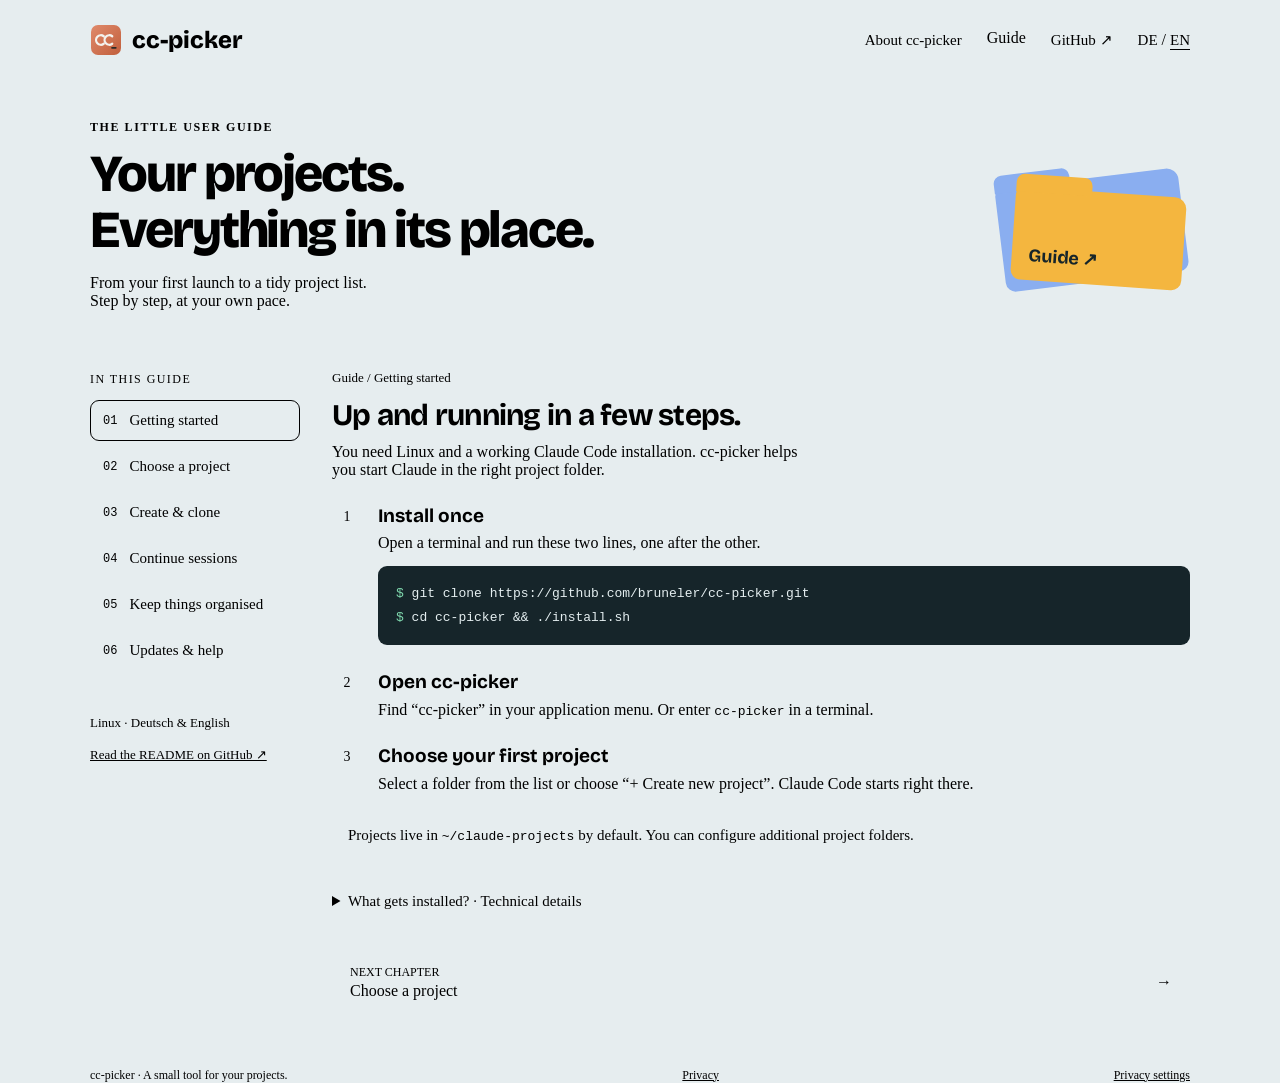
==== website/manual.en.html @ b87b5a37 "Add bilingual user guide in the website design" ====
<!doctype html>
<html lang="en"><head><meta charset="utf-8"><meta name="viewport" content="width=device-width,initial-scale=1">
<title>User guide · cc-picker</title><meta name="description" content="cc-picker step by step: installation, projects, sessions, templates, project management and updates.">
<link rel="canonical" href="https://cc-picker.brue.nu/manual.en.html"><link rel="alternate" hreflang="de" href="https://cc-picker.brue.nu/manual.html"><link rel="alternate" hreflang="en" href="https://cc-picker.brue.nu/manual.en.html">
<link rel="icon" href="assets/favicon.svg" type="image/svg+xml"><link rel="stylesheet" href="assets/fonts/fonts.css"><link rel="stylesheet" href="manual.css"><script src="manual.js" defer></script></head><body>
<div id="cc-manual"><a class="skip" href="#content">Skip to content</a>
<header><a class="brand" href="./"><img src="assets/favicon.svg" alt="">cc-picker</a><a href="./">About cc-picker</a><span class="here">Guide</span><a href="https://github.com/bruneler/cc-picker">GitHub ↗</a><nav aria-label="Language"><a data-language href="manual.html" lang="de" >DE</a> / <a data-language href="manual.en.html" lang="en" aria-current="page">EN</a></nav></header>
<div class="hero"><div><div class="eyebrow">THE LITTLE USER GUIDE</div><h1>Your projects.<br>Everything <span>in its place.</span></h1><p>From your first launch to a tidy project list.<br>Step by step, at your own pace.</p></div><div class="files" aria-hidden="true"><div class="file">Projects</div><div class="file front">Guide ↗</div></div></div>
<div class="layout"><aside><div class="nav-title">IN THIS GUIDE</div><nav class="chapters" aria-label="Chapters"><a href="#start"><span>01</span>Getting started</a><a href="#projects"><span>02</span>Choose a project</a><a href="#create"><span>03</span>Create & clone</a><a href="#sessions"><span>04</span>Continue sessions</a><a href="#organise"><span>05</span>Keep things organised</a><a href="#help"><span>06</span>Updates & help</a></nav><div class="aside-note">Linux · Deutsch &amp; English<br><br><a href="https://github.com/bruneler/cc-picker/blob/main/README.md">Read the README on GitHub ↗</a></div></aside>
<main id="content"><section class="page" id="start"><div class="crumb">Guide / Getting started</div><h2>Up and running in a few steps.</h2><p class="intro">You need Linux and a working Claude Code installation. cc-picker helps you start Claude in the right project folder.</p><div class="step"><span class="number">1</span><div><h3>Install once</h3><p>Open a terminal and run these two lines, one after the other.</p><pre class="command"><span class="prompt">$</span> git clone https://github.com/bruneler/cc-picker.git
<span class="prompt">$</span> cd cc-picker &amp;&amp; ./install.sh</pre></div></div><div class="step"><span class="number">2</span><div><h3>Open cc-picker</h3><p>Find “cc-picker” in your application menu. Or enter <code>cc-picker</code> in a terminal.</p></div></div><div class="step"><span class="number">3</span><div><h3>Choose your first project</h3><p>Select a folder from the list or choose “+ Create new project”. Claude Code starts right there.</p></div></div><div class="hint">Projects live in <code>~/claude-projects</code> by default. You can configure additional project folders.</div><details><summary>What gets installed? · Technical details</summary><p>The launcher, application menu entry and icon are installed in your user directory. Missing extra programs are installed only after your confirmation. Without a dialog tool, the terminal menu is available.</p></details></section><section class="page" id="projects"><div class="crumb">Guide / Choose a project</div><h2>The right project. Within reach.</h2><p class="intro">Recently used projects appear near the top. Pinned favourites stay first.</p><div class="step"><span class="number">1</span><div><h3>Choose and start</h3><p>In the window, select a project and click “Start”. In the terminal menu, enter its number.</p></div></div><div class="step"><span class="number">2</span><div><h3>Narrow down the list</h3><p>In the terminal, type part of the name. The window offers a search entry once you have eight projects.</p></div></div><div class="step"><span class="number">3</span><div><h3>Return to your last project</h3><p>This short command opens the most recently used project:</p><pre class="command"><span class="prompt">$</span> cc-picker -</pre></div></div><details><summary>Direct launch and search tools · Technical details</summary><p><code>cc-picker NAME</code> accepts a unique name prefix. If <code>fzf</code> is installed, it handles terminal search. Use <code>CC_PICKER_FZF=0</code> for the regular menu.</p></details></section><section class="page" id="create"><div class="crumb">Guide / Create & clone</div><h2>A good idea needs a folder.</h2><p class="intro">Start empty, use a template, or download a project that already exists online.</p><div class="step"><span class="number">1</span><div><h3>Choose “Create new project”</h3><p>Give your project a name. An existing project folder will not be overwritten.</p></div></div><div class="step"><span class="number">2</span><div><h3>Start fresh or download</h3><p>Enter a Git address to clone a repository. Leave the field empty for a new project.</p></div></div><div class="step"><span class="number">3</span><div><h3>Choose a template if you like</h3><p>The included standard template provides a file for project instructions to Claude and a Git ignore file. You can also choose an empty folder.</p></div></div><details><summary>Your own templates · Technical details</summary><p>Templates live in <code>~/.config/cc-picker/templates/</code>. The <code>{{PROJECT_NAME}}</code> placeholder is replaced with the project name. Templates also run <code>git init</code>. For GitHub clones, <code>user/repo</code> is enough.</p></details></section><section class="page" id="sessions"><div class="crumb">Guide / Continue sessions</div><h2>Pick up where you left off.</h2><p class="intro">If Claude Code has saved earlier sessions for your project, cc-picker offers three choices.</p><div class="step"><span class="number">1</span><div><h3>Start fresh</h3><p>Open a new conversation in the same project folder.</p></div></div><div class="step"><span class="number">2</span><div><h3>Continue the last session</h3><p>Pick up your most recent conversation.</p></div></div><div class="step"><span class="number">3</span><div><h3>Choose an earlier session</h3><p>Open Claude Code’s session picker to resume an older conversation.</p></div></div><details><summary>Choose from the command line · Technical details</summary><p>Use <code>-n</code> for new, <code>-c</code> to continue, or <code>-r</code> to choose a session. For example: <code>cc-picker -c my-project</code>. Set a default with <code>CC_PICKER_SESSION</code>.</p></details></section><section class="page" id="organise"><div class="crumb">Guide / Keep things organised</div><h2>Less clutter. More clarity.</h2><p class="intro">Use “Manage projects” to keep your list tidy without losing your work.</p><div class="step"><span class="number">1</span><div><h3>Pin what matters</h3><p>Favourites appear above recently used projects. You can also open projects directly in your editor or file manager.</p></div></div><div class="step"><span class="number">2</span><div><h3>Archive finished projects</h3><p>Archived folders leave the regular list. They remain on disk and can be restored later.</p></div></div><div class="hint">Renaming a project changes its folder path. Claude Code cannot resume the old sessions under the new name in the same way.</div><details><summary>Several project folders · Technical details</summary><p>In <code>~/.config/cc-picker/config</code>, set something like <code>CC_PICKER_BASE=~/claude-projects:~/code</code>. New projects go in the first folder. Each folder has its own <code>.archive/</code>.</p></details></section><section class="page" id="help"><div class="crumb">Guide / Updates & help</div><h2>Stay current. Keep going.</h2><p class="intro">One command installs the latest published release. Your settings and project list are kept.</p><pre class="command"><span class="prompt">$</span> cc-picker --update</pre><details><summary>No window appears</summary><p>The graphical picker needs zenity, kdialog or yad. Without one of these, cc-picker uses the terminal menu. Open it directly with <code>cc-picker --shell-mode</code>.</p></details><details><summary>My project is missing</summary><p>Check that its folder is inside a configured project directory. Hidden folders are not shown. Restore archived projects through project management.</p></details><details><summary>I want to report a bug</summary><p>Include the output of <code>cc-picker --version</code>, your Linux distribution and the steps leading to the problem. Report security vulnerabilities privately using the <a href="https://github.com/bruneler/cc-picker/blob/main/SECURITY.md">channel in SECURITY.md</a>.</p></details><div class="hint">cc-picker chooses the working folder. Claude Code’s own permissions determine which other files it can read or change.</div></section><a class="next" href="#projects" hidden><span><small>NEXT CHAPTER</small><span data-next-title>Choose a project</span></span><span aria-hidden="true">→</span></a></main></div>
<footer><span>cc-picker · A small tool for your projects.</span><a href="privacy.html">Privacy</a><a href="./#privacy-settings">Privacy settings</a></footer></div></body></html>
---- website/assets/fonts/fonts.css ----
/* Self-hosted fonts for the cc-picker website (latin + latin-ext only).
   Bricolage Grotesque, Atkinson Hyperlegible, IBM Plex Mono –
   all under the SIL Open Font License 1.1, see OFL.txt. */

/* Atkinson Hyperlegible – latin-ext */
@font-face {
  font-family: 'Atkinson Hyperlegible';
  font-style: italic;
  font-weight: 400;
  font-display: swap;
  src: url(atkinson-hyperlegible-italic-400-latin-ext.woff2) format('woff2');
  unicode-range: U+0100-02BA, U+02BD-02C5, U+02C7-02CC, U+02CE-02D7, U+02DD-02FF, U+0304, U+0308, U+0329, U+1D00-1DBF, U+1E00-1E9F, U+1EF2-1EFF, U+2020, U+20A0-20AB, U+20AD-20C0, U+2113, U+2C60-2C7F, U+A720-A7FF;
}

/* Atkinson Hyperlegible – latin */
@font-face {
  font-family: 'Atkinson Hyperlegible';
  font-style: italic;
  font-weight: 400;
  font-display: swap;
  src: url(atkinson-hyperlegible-italic-400-latin.woff2) format('woff2');
  unicode-range: U+0000-00FF, U+0131, U+0152-0153, U+02BB-02BC, U+02C6, U+02DA, U+02DC, U+0304, U+0308, U+0329, U+2000-206F, U+20AC, U+2122, U+2191, U+2193, U+2212, U+2215, U+FEFF, U+FFFD;
}

/* Atkinson Hyperlegible – latin-ext */
@font-face {
  font-family: 'Atkinson Hyperlegible';
  font-style: normal;
  font-weight: 400;
  font-display: swap;
  src: url(atkinson-hyperlegible-normal-400-latin-ext.woff2) format('woff2');
  unicode-range: U+0100-02BA, U+02BD-02C5, U+02C7-02CC, U+02CE-02D7, U+02DD-02FF, U+0304, U+0308, U+0329, U+1D00-1DBF, U+1E00-1E9F, U+1EF2-1EFF, U+2020, U+20A0-20AB, U+20AD-20C0, U+2113, U+2C60-2C7F, U+A720-A7FF;
}

/* Atkinson Hyperlegible – latin */
@font-face {
  font-family: 'Atkinson Hyperlegible';
  font-style: normal;
  font-weight: 400;
  font-display: swap;
  src: url(atkinson-hyperlegible-normal-400-latin.woff2) format('woff2');
  unicode-range: U+0000-00FF, U+0131, U+0152-0153, U+02BB-02BC, U+02C6, U+02DA, U+02DC, U+0304, U+0308, U+0329, U+2000-206F, U+20AC, U+2122, U+2191, U+2193, U+2212, U+2215, U+FEFF, U+FFFD;
}

/* Atkinson Hyperlegible – latin-ext */
@font-face {
  font-family: 'Atkinson Hyperlegible';
  font-style: normal;
  font-weight: 700;
  font-display: swap;
  src: url(atkinson-hyperlegible-normal-700-latin-ext.woff2) format('woff2');
  unicode-range: U+0100-02BA, U+02BD-02C5, U+02C7-02CC, U+02CE-02D7, U+02DD-02FF, U+0304, U+0308, U+0329, U+1D00-1DBF, U+1E00-1E9F, U+1EF2-1EFF, U+2020, U+20A0-20AB, U+20AD-20C0, U+2113, U+2C60-2C7F, U+A720-A7FF;
}

/* Atkinson Hyperlegible – latin */
@font-face {
  font-family: 'Atkinson Hyperlegible';
  font-style: normal;
  font-weight: 700;
  font-display: swap;
  src: url(atkinson-hyperlegible-normal-700-latin.woff2) format('woff2');
  unicode-range: U+0000-00FF, U+0131, U+0152-0153, U+02BB-02BC, U+02C6, U+02DA, U+02DC, U+0304, U+0308, U+0329, U+2000-206F, U+20AC, U+2122, U+2191, U+2193, U+2212, U+2215, U+FEFF, U+FFFD;
}

/* Bricolage Grotesque – latin-ext */
@font-face {
  font-family: 'Bricolage Grotesque';
  font-style: normal;
  font-weight: 500;
  font-stretch: 100%;
  font-display: swap;
  src: url(bricolage-grotesque-variable-latin-ext.woff2) format('woff2');
  unicode-range: U+0100-02BA, U+02BD-02C5, U+02C7-02CC, U+02CE-02D7, U+02DD-02FF, U+0304, U+0308, U+0329, U+1D00-1DBF, U+1E00-1E9F, U+1EF2-1EFF, U+2020, U+20A0-20AB, U+20AD-20C0, U+2113, U+2C60-2C7F, U+A720-A7FF;
}

/* Bricolage Grotesque – latin */
@font-face {
  font-family: 'Bricolage Grotesque';
  font-style: normal;
  font-weight: 500;
  font-stretch: 100%;
  font-display: swap;
  src: url(bricolage-grotesque-variable-latin.woff2) format('woff2');
  unicode-range: U+0000-00FF, U+0131, U+0152-0153, U+02BB-02BC, U+02C6, U+02DA, U+02DC, U+0304, U+0308, U+0329, U+2000-206F, U+20AC, U+2122, U+2191, U+2193, U+2212, U+2215, U+FEFF, U+FFFD;
}

/* Bricolage Grotesque – latin-ext */
@font-face {
  font-family: 'Bricolage Grotesque';
  font-style: normal;
  font-weight: 700;
  font-stretch: 100%;
  font-display: swap;
  src: url(bricolage-grotesque-variable-latin-ext.woff2) format('woff2');
  unicode-range: U+0100-02BA, U+02BD-02C5, U+02C7-02CC, U+02CE-02D7, U+02DD-02FF, U+0304, U+0308, U+0329, U+1D00-1DBF, U+1E00-1E9F, U+1EF2-1EFF, U+2020, U+20A0-20AB, U+20AD-20C0, U+2113, U+2C60-2C7F, U+A720-A7FF;
}

/* Bricolage Grotesque – latin */
@font-face {
  font-family: 'Bricolage Grotesque';
  font-style: normal;
  font-weight: 700;
  font-stretch: 100%;
  font-display: swap;
  src: url(bricolage-grotesque-variable-latin.woff2) format('woff2');
  unicode-range: U+0000-00FF, U+0131, U+0152-0153, U+02BB-02BC, U+02C6, U+02DA, U+02DC, U+0304, U+0308, U+0329, U+2000-206F, U+20AC, U+2122, U+2191, U+2193, U+2212, U+2215, U+FEFF, U+FFFD;
}

/* Bricolage Grotesque – latin-ext */
@font-face {
  font-family: 'Bricolage Grotesque';
  font-style: normal;
  font-weight: 800;
  font-stretch: 100%;
  font-display: swap;
  src: url(bricolage-grotesque-variable-latin-ext.woff2) format('woff2');
  unicode-range: U+0100-02BA, U+02BD-02C5, U+02C7-02CC, U+02CE-02D7, U+02DD-02FF, U+0304, U+0308, U+0329, U+1D00-1DBF, U+1E00-1E9F, U+1EF2-1EFF, U+2020, U+20A0-20AB, U+20AD-20C0, U+2113, U+2C60-2C7F, U+A720-A7FF;
}

/* Bricolage Grotesque – latin */
@font-face {
  font-family: 'Bricolage Grotesque';
  font-style: normal;
  font-weight: 800;
  font-stretch: 100%;
  font-display: swap;
  src: url(bricolage-grotesque-variable-latin.woff2) format('woff2');
  unicode-range: U+0000-00FF, U+0131, U+0152-0153, U+02BB-02BC, U+02C6, U+02DA, U+02DC, U+0304, U+0308, U+0329, U+2000-206F, U+20AC, U+2122, U+2191, U+2193, U+2212, U+2215, U+FEFF, U+FFFD;
}

/* IBM Plex Mono – latin-ext */
@font-face {
  font-family: 'IBM Plex Mono';
  font-style: normal;
  font-weight: 400;
  font-display: swap;
  src: url(ibm-plex-mono-normal-400-latin-ext.woff2) format('woff2');
  unicode-range: U+0100-02BA, U+02BD-02C5, U+02C7-02CC, U+02CE-02D7, U+02DD-02FF, U+0304, U+0308, U+0329, U+1D00-1DBF, U+1E00-1E9F, U+1EF2-1EFF, U+2020, U+20A0-20AB, U+20AD-20C0, U+2113, U+2C60-2C7F, U+A720-A7FF;
}

/* IBM Plex Mono – latin */
@font-face {
  font-family: 'IBM Plex Mono';
  font-style: normal;
  font-weight: 400;
  font-display: swap;
  src: url(ibm-plex-mono-normal-400-latin.woff2) format('woff2');
  unicode-range: U+0000-00FF, U+0131, U+0152-0153, U+02BB-02BC, U+02C6, U+02DA, U+02DC, U+0304, U+0308, U+0329, U+2000-206F, U+20AC, U+2122, U+2191, U+2193, U+2212, U+2215, U+FEFF, U+FFFD;
}

/* IBM Plex Mono – latin-ext */
@font-face {
  font-family: 'IBM Plex Mono';
  font-style: normal;
  font-weight: 500;
  font-display: swap;
  src: url(ibm-plex-mono-normal-500-latin-ext.woff2) format('woff2');
  unicode-range: U+0100-02BA, U+02BD-02C5, U+02C7-02CC, U+02CE-02D7, U+02DD-02FF, U+0304, U+0308, U+0329, U+1D00-1DBF, U+1E00-1E9F, U+1EF2-1EFF, U+2020, U+20A0-20AB, U+20AD-20C0, U+2113, U+2C60-2C7F, U+A720-A7FF;
}

/* IBM Plex Mono – latin */
@font-face {
  font-family: 'IBM Plex Mono';
  font-style: normal;
  font-weight: 500;
  font-display: swap;
  src: url(ibm-plex-mono-normal-500-latin.woff2) format('woff2');
  unicode-range: U+0000-00FF, U+0131, U+0152-0153, U+02BB-02BC, U+02C6, U+02DA, U+02DC, U+0304, U+0308, U+0329, U+2000-206F, U+20AC, U+2122, U+2191, U+2193, U+2212, U+2215, U+FEFF, U+FFFD;
}
---- website/manual.css ----
700&family=Bricolage+Grotesque:wght@500;700;800&display=swap');
#cc-manual { --paper:light-dark(#e6edef,#0f171a);--sheet:light-dark(#f8fbfb,#162226);--ink:light-dark(#16252a,#e4eef0);--quiet:light-dark(#4d6066,#a9bbc0);--line:light-dark(#c6d4d7,#32464d);--rust:light-dark(#a94322,#f08a64);--yellow:light-dark(#f4b63f,#d9a23a);color:var(--ink);background:var(--paper);font:17px/1.55 'Atkinson Hyperlegible',sans-serif;padding:0 34px 28px;border-radius:16px;overflow-wrap:anywhere; }
#cc-manual *{box-sizing:border-box}#cc-manual button,#cc-manual a{font:inherit}#cc-manual button{cursor:pointer}#cc-manual header{display:flex;align-items:center;gap:25px;flex-wrap:wrap;padding:24px 0;border-bottom:1px solid var(--line)}#cc-manual .brand{font:800 24px 'Bricolage Grotesque',sans-serif;display:flex;align-items:center;gap:10px;margin-right:auto}#cc-manual .brand i{color:var(--rust)}#cc-manual header a{color:var(--quiet);text-decoration:none;font-size:15px}#cc-manual header .here{color:var(--ink);border-bottom:2px solid var(--rust);padding-bottom:5px}#cc-manual .edition{border:1px solid var(--line);border-radius:20px;padding:3px 10px;color:var(--quiet);font-size:13px}#cc-manual .hero{padding:40px 0 32px;display:grid;grid-template-columns:1fr 190px;gap:22px;align-items:center}#cc-manual .eyebrow{color:var(--rust);font-size:12px;font-weight:700;letter-spacing:.13em;margin-bottom:12px}#cc-manual h1{font:800 clamp(32px,4.7vw,52px)/1.07 'Bricolage Grotesque',sans-serif;letter-spacing:-.04em;margin:0 0 16px}#cc-manual h1 span{background:linear-gradient(transparent 68%,var(--yellow) 68% 93%,transparent 93%)}#cc-manual .hero p{margin:0;color:var(--quiet);max-width:51ch}#cc-manual .files{position:relative;height:134px;margin-right:6px}#cc-manual .file{position:absolute;inset:30px 0 0;border-radius:8px 12px 10px 10px;background:#8aaef0;transform:rotate(-7deg);padding:30px 17px 14px;color:#16252a;font:700 18px 'Bricolage Grotesque',sans-serif}#cc-manual .file:before{content:'';position:absolute;top:-13px;left:0;width:76px;height:18px;background:inherit;border-radius:8px 8px 0 0}#cc-manual .file.front{background:#f4b63f;transform:rotate(4deg);inset:44px 0 -3px 13px;display:flex;justify-content:space-between;align-items:end}#cc-manual .layout{display:grid;grid-template-columns:210px minmax(0,1fr);gap:32px;border-top:1px solid var(--line);padding-top:28px}#cc-manual .nav-title{font-size:12px;letter-spacing:.12em;color:var(--quiet);margin:2px 0 13px}#cc-manual .chapters{display:grid;gap:5px}#cc-manual .chapters button{display:flex;gap:12px;align-items:center;text-align:left;padding:11px 12px;border:1px solid transparent;border-radius:9px;background:transparent;color:var(--quiet);font-size:15px}#cc-manual .chapters button span{font-size:12px;opacity:.8;font-family:monospace}#cc-manual .chapters button[aria-current='page']{background:var(--sheet);border-color:var(--line);color:var(--ink);box-shadow:3px 3px 0 var(--line)}#cc-manual .chapters button:hover{color:var(--rust)}#cc-manual .aside-note{font-size:13px;color:var(--quiet);margin-top:27px;padding-top:17px;border-top:1px solid var(--line)}#cc-manual .aside-note a{color:var(--rust)}#cc-manual article{min-width:0}#cc-manual .crumb{font-size:13px;color:var(--quiet);margin-bottom:12px}#cc-manual h2{font:700 30px/1.15 'Bricolage Grotesque',sans-serif;letter-spacing:-.025em;margin:0 0 10px}#cc-manual .intro{color:var(--quiet);margin:0 0 23px;max-width:59ch}#cc-manual .step{display:grid;grid-template-columns:32px minmax(0,1fr);gap:14px;margin:24px 0}#cc-manual .number{border:1px solid var(--line);background:var(--sheet);border-radius:50%;width:30px;height:30px;text-align:center;line-height:28px;font-size:14px}#cc-manual h3{font:700 19px/1.3 'Bricolage Grotesque',sans-serif;margin:1px 0 6px}#cc-manual .step p{margin:0;font-size:16px}#cc-manual .command{background:light-dark(#16252a,#081114);color:#e4eef0;padding:16px 18px;border-radius:9px;font:13px/1.8 ui-monospace,monospace;white-space:pre-wrap;overflow-wrap:anywhere;margin:14px 0 0}#cc-manual .command .prompt{color:#7fd8ae}#cc-manual .hint{border-left:3px solid var(--yellow);padding:10px 16px;margin:20px 0;background:var(--sheet);font-size:15px}#cc-manual details{border-top:1px solid var(--line);border-bottom:1px solid var(--line);padding:14px 0;margin:25px 0}#cc-manual summary{cursor:pointer;color:var(--rust);font-size:15px}#cc-manual details p{font-size:15px;color:var(--quiet)}#cc-manual code{font:13px ui-monospace,monospace;overflow-wrap:anywhere;color:inherit}#cc-manual .next{display:flex;align-items:center;justify-content:space-between;gap:10px;width:100%;background:var(--sheet);color:var(--ink);border:1px solid var(--line);border-radius:10px;padding:16px 18px;text-align:left}#cc-manual .next small{display:block;color:var(--quiet);font-size:12px;margin-bottom:2px}#cc-manual footer{display:flex;justify-content:space-between;gap:15px;flex-wrap:wrap;margin-top:35px;padding-top:17px;border-top:1px solid var(--line);font-size:12px;color:var(--quiet)}#cc-manual footer a{color:var(--quiet)}#cc-manual[data-density='compact'] .step{margin:14px 0}#cc-manual[data-density='compact'] .hero{padding-block:25px}#cc-manual button:focus-visible,#cc-manual a:focus-visible,#cc-manual summary:focus-visible{outline:3px solid var(--rust);outline-offset:4px}#cc-manual .page[hidden]{display:none}
@media(max-width:650px){#cc-manual{padding:0 18px 20px}#cc-manual .hero{grid-template-columns:1fr;padding-top:28px}#cc-manual .files{display:none}#cc-manual .layout{grid-template-columns:1fr;gap:24px}#cc-manual .chapters{grid-template-columns:1fr 1fr}#cc-manual .aside-note{display:none}#cc-manual header{gap:16px}#cc-manual .edition{display:none}#cc-manual .brand{width:100%}#cc-manual h2{font-size:26px}}

:root { color-scheme: light dark; background: light-dark(#e6edef,#0f171a); } body { margin:0; } #cc-manual { max-width:1100px; margin:auto; border-radius:0; } #cc-manual .brand img { width:32px; height:32px; } #cc-manual .chapters a { display:flex; gap:12px; align-items:center; text-align:left; padding:11px 12px; border:1px solid transparent; border-radius:9px; color:var(--quiet); font-size:15px; text-decoration:none; } #cc-manual .chapters a span { font:12px monospace; } #cc-manual .chapters a[aria-current="page"] { background:var(--sheet); border-color:var(--line); color:var(--ink); box-shadow:3px 3px 0 var(--line); } #cc-manual .chapters a:hover { color:var(--rust); } #cc-manual .next { text-decoration:none; } #cc-manual .page { scroll-margin-top:20px; } #cc-manual .skip { position:absolute; left:-10000px; } #cc-manual .skip:focus { position:static; display:block; padding:12px; }
#cc-manual main { min-width:0; }
#cc-manual .next[hidden] { display:none; }
#cc-manual header .brand { color:var(--ink); font:800 24px 'Bricolage Grotesque',sans-serif; }
#cc-manual header [aria-current="page"] { color:var(--ink); text-decoration:underline; text-underline-offset:4px; }
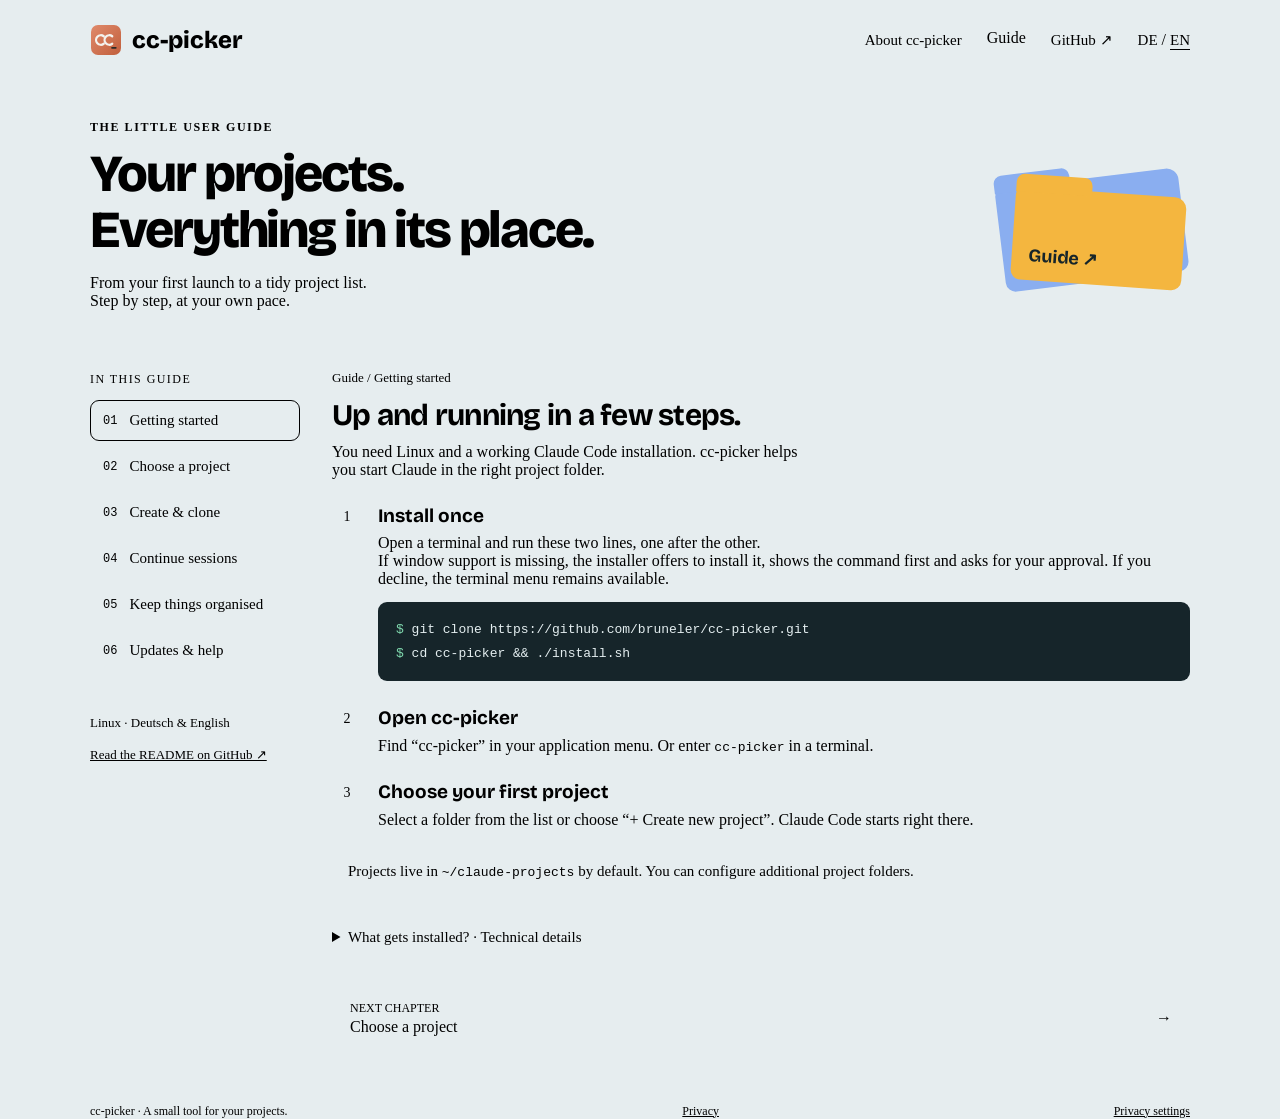
==== commit 02236b11: "docs: explain installer prompt for missing GUI support" ====
--- a/website/manual.en.html
+++ b/website/manual.en.html
@@ -7,6 +7,6 @@
 <header><a class="brand" href="./"><img src="assets/favicon.svg" alt="">cc-picker</a><a href="./">About cc-picker</a><span class="here">Guide</span><a href="https://github.com/bruneler/cc-picker">GitHub ↗</a><nav aria-label="Language"><a data-language href="manual.html" lang="de" >DE</a> / <a data-language href="manual.en.html" lang="en" aria-current="page">EN</a></nav></header>
 <div class="hero"><div><div class="eyebrow">THE LITTLE USER GUIDE</div><h1>Your projects.<br>Everything <span>in its place.</span></h1><p>From your first launch to a tidy project list.<br>Step by step, at your own pace.</p></div><div class="files" aria-hidden="true"><div class="file">Projects</div><div class="file front">Guide ↗</div></div></div>
 <div class="layout"><aside><div class="nav-title">IN THIS GUIDE</div><nav class="chapters" aria-label="Chapters"><a href="#start"><span>01</span>Getting started</a><a href="#projects"><span>02</span>Choose a project</a><a href="#create"><span>03</span>Create & clone</a><a href="#sessions"><span>04</span>Continue sessions</a><a href="#organise"><span>05</span>Keep things organised</a><a href="#help"><span>06</span>Updates & help</a></nav><div class="aside-note">Linux · Deutsch &amp; English<br><br><a href="https://github.com/bruneler/cc-picker/blob/main/README.md">Read the README on GitHub ↗</a></div></aside>
-<main id="content"><section class="page" id="start"><div class="crumb">Guide / Getting started</div><h2>Up and running in a few steps.</h2><p class="intro">You need Linux and a working Claude Code installation. cc-picker helps you start Claude in the right project folder.</p><div class="step"><span class="number">1</span><div><h3>Install once</h3><p>Open a terminal and run these two lines, one after the other.</p><pre class="command"><span class="prompt">$</span> git clone https://github.com/bruneler/cc-picker.git
-<span class="prompt">$</span> cd cc-picker &amp;&amp; ./install.sh</pre></div></div><div class="step"><span class="number">2</span><div><h3>Open cc-picker</h3><p>Find “cc-picker” in your application menu. Or enter <code>cc-picker</code> in a terminal.</p></div></div><div class="step"><span class="number">3</span><div><h3>Choose your first project</h3><p>Select a folder from the list or choose “+ Create new project”. Claude Code starts right there.</p></div></div><div class="hint">Projects live in <code>~/claude-projects</code> by default. You can configure additional project folders.</div><details><summary>What gets installed? · Technical details</summary><p>The launcher, application menu entry and icon are installed in your user directory. Missing extra programs are installed only after your confirmation. Without a dialog tool, the terminal menu is available.</p></details></section><section class="page" id="projects"><div class="crumb">Guide / Choose a project</div><h2>The right project. Within reach.</h2><p class="intro">Recently used projects appear near the top. Pinned favourites stay first.</p><div class="step"><span class="number">1</span><div><h3>Choose and start</h3><p>In the window, select a project and click “Start”. In the terminal menu, enter its number.</p></div></div><div class="step"><span class="number">2</span><div><h3>Narrow down the list</h3><p>In the terminal, type part of the name. The window offers a search entry once you have eight projects.</p></div></div><div class="step"><span class="number">3</span><div><h3>Return to your last project</h3><p>This short command opens the most recently used project:</p><pre class="command"><span class="prompt">$</span> cc-picker -</pre></div></div><details><summary>Direct launch and search tools · Technical details</summary><p><code>cc-picker NAME</code> accepts a unique name prefix. If <code>fzf</code> is installed, it handles terminal search. Use <code>CC_PICKER_FZF=0</code> for the regular menu.</p></details></section><section class="page" id="create"><div class="crumb">Guide / Create & clone</div><h2>A good idea needs a folder.</h2><p class="intro">Start empty, use a template, or download a project that already exists online.</p><div class="step"><span class="number">1</span><div><h3>Choose “Create new project”</h3><p>Give your project a name. An existing project folder will not be overwritten.</p></div></div><div class="step"><span class="number">2</span><div><h3>Start fresh or download</h3><p>Enter a Git address to clone a repository. Leave the field empty for a new project.</p></div></div><div class="step"><span class="number">3</span><div><h3>Choose a template if you like</h3><p>The included standard template provides a file for project instructions to Claude and a Git ignore file. You can also choose an empty folder.</p></div></div><details><summary>Your own templates · Technical details</summary><p>Templates live in <code>~/.config/cc-picker/templates/</code>. The <code>{{PROJECT_NAME}}</code> placeholder is replaced with the project name. Templates also run <code>git init</code>. For GitHub clones, <code>user/repo</code> is enough.</p></details></section><section class="page" id="sessions"><div class="crumb">Guide / Continue sessions</div><h2>Pick up where you left off.</h2><p class="intro">If Claude Code has saved earlier sessions for your project, cc-picker offers three choices.</p><div class="step"><span class="number">1</span><div><h3>Start fresh</h3><p>Open a new conversation in the same project folder.</p></div></div><div class="step"><span class="number">2</span><div><h3>Continue the last session</h3><p>Pick up your most recent conversation.</p></div></div><div class="step"><span class="number">3</span><div><h3>Choose an earlier session</h3><p>Open Claude Code’s session picker to resume an older conversation.</p></div></div><details><summary>Choose from the command line · Technical details</summary><p>Use <code>-n</code> for new, <code>-c</code> to continue, or <code>-r</code> to choose a session. For example: <code>cc-picker -c my-project</code>. Set a default with <code>CC_PICKER_SESSION</code>.</p></details></section><section class="page" id="organise"><div class="crumb">Guide / Keep things organised</div><h2>Less clutter. More clarity.</h2><p class="intro">Use “Manage projects” to keep your list tidy without losing your work.</p><div class="step"><span class="number">1</span><div><h3>Pin what matters</h3><p>Favourites appear above recently used projects. You can also open projects directly in your editor or file manager.</p></div></div><div class="step"><span class="number">2</span><div><h3>Archive finished projects</h3><p>Archived folders leave the regular list. They remain on disk and can be restored later.</p></div></div><div class="hint">Renaming a project changes its folder path. Claude Code cannot resume the old sessions under the new name in the same way.</div><details><summary>Several project folders · Technical details</summary><p>In <code>~/.config/cc-picker/config</code>, set something like <code>CC_PICKER_BASE=~/claude-projects:~/code</code>. New projects go in the first folder. Each folder has its own <code>.archive/</code>.</p></details></section><section class="page" id="help"><div class="crumb">Guide / Updates & help</div><h2>Stay current. Keep going.</h2><p class="intro">One command installs the latest published release. Your settings and project list are kept.</p><pre class="command"><span class="prompt">$</span> cc-picker --update</pre><details><summary>No window appears</summary><p>The graphical picker needs zenity, kdialog or yad. Without one of these, cc-picker uses the terminal menu. Open it directly with <code>cc-picker --shell-mode</code>.</p></details><details><summary>My project is missing</summary><p>Check that its folder is inside a configured project directory. Hidden folders are not shown. Restore archived projects through project management.</p></details><details><summary>I want to report a bug</summary><p>Include the output of <code>cc-picker --version</code>, your Linux distribution and the steps leading to the problem. Report security vulnerabilities privately using the <a href="https://github.com/bruneler/cc-picker/blob/main/SECURITY.md">channel in SECURITY.md</a>.</p></details><div class="hint">cc-picker chooses the working folder. Claude Code’s own permissions determine which other files it can read or change.</div></section><a class="next" href="#projects" hidden><span><small>NEXT CHAPTER</small><span data-next-title>Choose a project</span></span><span aria-hidden="true">→</span></a></main></div>
+<main id="content"><section class="page" id="start"><div class="crumb">Guide / Getting started</div><h2>Up and running in a few steps.</h2><p class="intro">You need Linux and a working Claude Code installation. cc-picker helps you start Claude in the right project folder.</p><div class="step"><span class="number">1</span><div><h3>Install once</h3><p>Open a terminal and run these two lines, one after the other.</p><p>If window support is missing, the installer offers to install it, shows the command first and asks for your approval. If you decline, the terminal menu remains available.</p><pre class="command"><span class="prompt">$</span> git clone https://github.com/bruneler/cc-picker.git
+<span class="prompt">$</span> cd cc-picker &amp;&amp; ./install.sh</pre></div></div><div class="step"><span class="number">2</span><div><h3>Open cc-picker</h3><p>Find “cc-picker” in your application menu. Or enter <code>cc-picker</code> in a terminal.</p></div></div><div class="step"><span class="number">3</span><div><h3>Choose your first project</h3><p>Select a folder from the list or choose “+ Create new project”. Claude Code starts right there.</p></div></div><div class="hint">Projects live in <code>~/claude-projects</code> by default. You can configure additional project folders.</div><details><summary>What gets installed? · Technical details</summary><p>The launcher, application menu entry and icon are installed in your user directory. If no dialog tool is found, the installer offers kdialog on KDE or zenity elsewhere. It displays the exact command and runs it only after your approval. If installation is declined or fails, the terminal menu remains available. Without an interactive terminal or with <code>CC_PICKER_NO_DEPS=1</code>, it does not prompt. An unknown package manager results in manual installation guidance.</p></details></section><section class="page" id="projects"><div class="crumb">Guide / Choose a project</div><h2>The right project. Within reach.</h2><p class="intro">Recently used projects appear near the top. Pinned favourites stay first.</p><div class="step"><span class="number">1</span><div><h3>Choose and start</h3><p>In the window, select a project and click “Start”. In the terminal menu, enter its number.</p></div></div><div class="step"><span class="number">2</span><div><h3>Narrow down the list</h3><p>In the terminal, type part of the name. The window offers a search entry once you have eight projects.</p></div></div><div class="step"><span class="number">3</span><div><h3>Return to your last project</h3><p>This short command opens the most recently used project:</p><pre class="command"><span class="prompt">$</span> cc-picker -</pre></div></div><details><summary>Direct launch and search tools · Technical details</summary><p><code>cc-picker NAME</code> accepts a unique name prefix. If <code>fzf</code> is installed, it handles terminal search. Use <code>CC_PICKER_FZF=0</code> for the regular menu.</p></details></section><section class="page" id="create"><div class="crumb">Guide / Create & clone</div><h2>A good idea needs a folder.</h2><p class="intro">Start empty, use a template, or download a project that already exists online.</p><div class="step"><span class="number">1</span><div><h3>Choose “Create new project”</h3><p>Give your project a name. An existing project folder will not be overwritten.</p></div></div><div class="step"><span class="number">2</span><div><h3>Start fresh or download</h3><p>Enter a Git address to clone a repository. Leave the field empty for a new project.</p></div></div><div class="step"><span class="number">3</span><div><h3>Choose a template if you like</h3><p>The included standard template provides a file for project instructions to Claude and a Git ignore file. You can also choose an empty folder.</p></div></div><details><summary>Your own templates · Technical details</summary><p>Templates live in <code>~/.config/cc-picker/templates/</code>. The <code>{{PROJECT_NAME}}</code> placeholder is replaced with the project name. Templates also run <code>git init</code>. For GitHub clones, <code>user/repo</code> is enough.</p></details></section><section class="page" id="sessions"><div class="crumb">Guide / Continue sessions</div><h2>Pick up where you left off.</h2><p class="intro">If Claude Code has saved earlier sessions for your project, cc-picker offers three choices.</p><div class="step"><span class="number">1</span><div><h3>Start fresh</h3><p>Open a new conversation in the same project folder.</p></div></div><div class="step"><span class="number">2</span><div><h3>Continue the last session</h3><p>Pick up your most recent conversation.</p></div></div><div class="step"><span class="number">3</span><div><h3>Choose an earlier session</h3><p>Open Claude Code’s session picker to resume an older conversation.</p></div></div><details><summary>Choose from the command line · Technical details</summary><p>Use <code>-n</code> for new, <code>-c</code> to continue, or <code>-r</code> to choose a session. For example: <code>cc-picker -c my-project</code>. Set a default with <code>CC_PICKER_SESSION</code>.</p></details></section><section class="page" id="organise"><div class="crumb">Guide / Keep things organised</div><h2>Less clutter. More clarity.</h2><p class="intro">Use “Manage projects” to keep your list tidy without losing your work.</p><div class="step"><span class="number">1</span><div><h3>Pin what matters</h3><p>Favourites appear above recently used projects. You can also open projects directly in your editor or file manager.</p></div></div><div class="step"><span class="number">2</span><div><h3>Archive finished projects</h3><p>Archived folders leave the regular list. They remain on disk and can be restored later.</p></div></div><div class="hint">Renaming a project changes its folder path. Claude Code cannot resume the old sessions under the new name in the same way.</div><details><summary>Several project folders · Technical details</summary><p>In <code>~/.config/cc-picker/config</code>, set something like <code>CC_PICKER_BASE=~/claude-projects:~/code</code>. New projects go in the first folder. Each folder has its own <code>.archive/</code>.</p></details></section><section class="page" id="help"><div class="crumb">Guide / Updates & help</div><h2>Stay current. Keep going.</h2><p class="intro">One command installs the latest published release. Your settings and project list are kept.</p><pre class="command"><span class="prompt">$</span> cc-picker --update</pre><details><summary>No window appears</summary><p>The graphical picker needs zenity, kdialog or yad. If none is installed, the installer offers kdialog on KDE or zenity elsewhere. It shows the command and asks for your approval. You can run <code>./install.sh</code> again from the downloaded cc-picker folder. If you decline or installation fails, cc-picker uses the terminal menu. Normal launches do not ask again. Open it directly with <code>cc-picker --shell-mode</code>.</p></details><details><summary>My project is missing</summary><p>Check that its folder is inside a configured project directory. Hidden folders are not shown. Restore archived projects through project management.</p></details><details><summary>I want to report a bug</summary><p>Include the output of <code>cc-picker --version</code>, your Linux distribution and the steps leading to the problem. Report security vulnerabilities privately using the <a href="https://github.com/bruneler/cc-picker/blob/main/SECURITY.md">channel in SECURITY.md</a>.</p></details><div class="hint">cc-picker chooses the working folder. Claude Code’s own permissions determine which other files it can read or change.</div></section><a class="next" href="#projects" hidden><span><small>NEXT CHAPTER</small><span data-next-title>Choose a project</span></span><span aria-hidden="true">→</span></a></main></div>
 <footer><span>cc-picker · A small tool for your projects.</span><a href="privacy.html">Privacy</a><a href="./#privacy-settings">Privacy settings</a></footer></div></body></html>
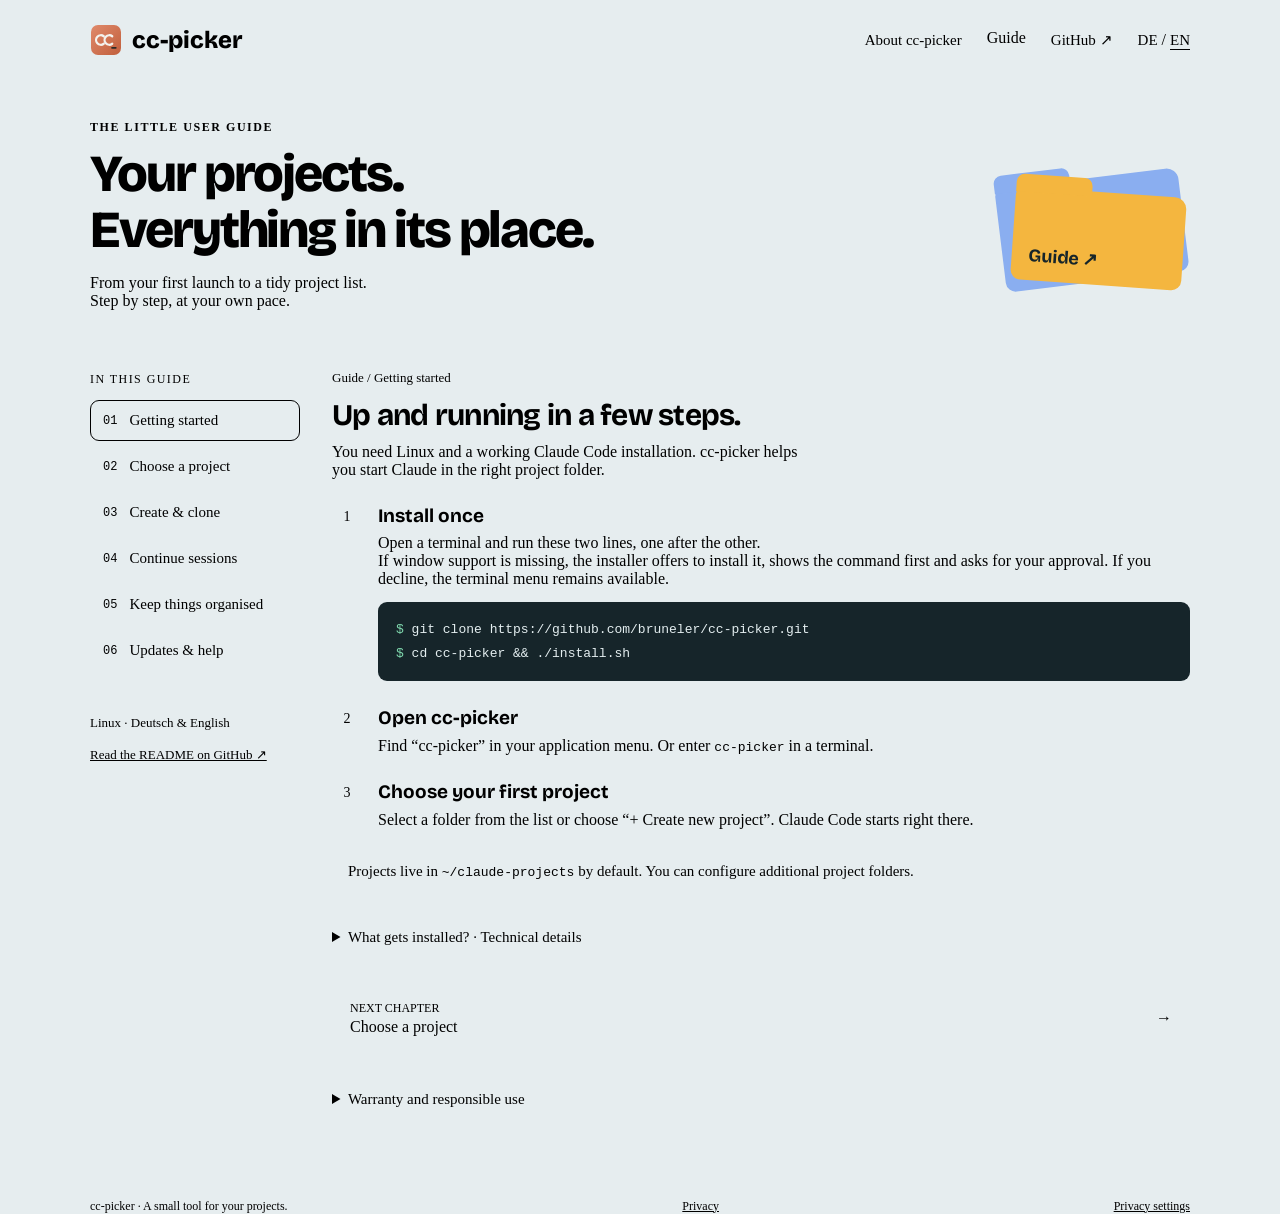
==== commit fa40b8c8: "Prepare v0.3.2 public release and warranty guidance" ====
--- a/website/manual.en.html
+++ b/website/manual.en.html
@@ -8,5 +8,5 @@
 <div class="hero"><div><div class="eyebrow">THE LITTLE USER GUIDE</div><h1>Your projects.<br>Everything <span>in its place.</span></h1><p>From your first launch to a tidy project list.<br>Step by step, at your own pace.</p></div><div class="files" aria-hidden="true"><div class="file">Projects</div><div class="file front">Guide ↗</div></div></div>
 <div class="layout"><aside><div class="nav-title">IN THIS GUIDE</div><nav class="chapters" aria-label="Chapters"><a href="#start"><span>01</span>Getting started</a><a href="#projects"><span>02</span>Choose a project</a><a href="#create"><span>03</span>Create & clone</a><a href="#sessions"><span>04</span>Continue sessions</a><a href="#organise"><span>05</span>Keep things organised</a><a href="#help"><span>06</span>Updates & help</a></nav><div class="aside-note">Linux · Deutsch &amp; English<br><br><a href="https://github.com/bruneler/cc-picker/blob/main/README.md">Read the README on GitHub ↗</a></div></aside>
 <main id="content"><section class="page" id="start"><div class="crumb">Guide / Getting started</div><h2>Up and running in a few steps.</h2><p class="intro">You need Linux and a working Claude Code installation. cc-picker helps you start Claude in the right project folder.</p><div class="step"><span class="number">1</span><div><h3>Install once</h3><p>Open a terminal and run these two lines, one after the other.</p><p>If window support is missing, the installer offers to install it, shows the command first and asks for your approval. If you decline, the terminal menu remains available.</p><pre class="command"><span class="prompt">$</span> git clone https://github.com/bruneler/cc-picker.git
-<span class="prompt">$</span> cd cc-picker &amp;&amp; ./install.sh</pre></div></div><div class="step"><span class="number">2</span><div><h3>Open cc-picker</h3><p>Find “cc-picker” in your application menu. Or enter <code>cc-picker</code> in a terminal.</p></div></div><div class="step"><span class="number">3</span><div><h3>Choose your first project</h3><p>Select a folder from the list or choose “+ Create new project”. Claude Code starts right there.</p></div></div><div class="hint">Projects live in <code>~/claude-projects</code> by default. You can configure additional project folders.</div><details><summary>What gets installed? · Technical details</summary><p>The launcher, application menu entry and icon are installed in your user directory. If no dialog tool is found, the installer offers kdialog on KDE or zenity elsewhere. It displays the exact command and runs it only after your approval. If installation is declined or fails, the terminal menu remains available. Without an interactive terminal or with <code>CC_PICKER_NO_DEPS=1</code>, it does not prompt. An unknown package manager results in manual installation guidance.</p></details></section><section class="page" id="projects"><div class="crumb">Guide / Choose a project</div><h2>The right project. Within reach.</h2><p class="intro">Recently used projects appear near the top. Pinned favourites stay first.</p><div class="step"><span class="number">1</span><div><h3>Choose and start</h3><p>In the window, select a project and click “Start”. In the terminal menu, enter its number.</p></div></div><div class="step"><span class="number">2</span><div><h3>Narrow down the list</h3><p>In the terminal, type part of the name. The window offers a search entry once you have eight projects.</p></div></div><div class="step"><span class="number">3</span><div><h3>Return to your last project</h3><p>This short command opens the most recently used project:</p><pre class="command"><span class="prompt">$</span> cc-picker -</pre></div></div><details><summary>Direct launch and search tools · Technical details</summary><p><code>cc-picker NAME</code> accepts a unique name prefix. If <code>fzf</code> is installed, it handles terminal search. Use <code>CC_PICKER_FZF=0</code> for the regular menu.</p></details></section><section class="page" id="create"><div class="crumb">Guide / Create & clone</div><h2>A good idea needs a folder.</h2><p class="intro">Start empty, use a template, or download a project that already exists online.</p><div class="step"><span class="number">1</span><div><h3>Choose “Create new project”</h3><p>Give your project a name. An existing project folder will not be overwritten.</p></div></div><div class="step"><span class="number">2</span><div><h3>Start fresh or download</h3><p>Enter a Git address to clone a repository. Leave the field empty for a new project.</p></div></div><div class="step"><span class="number">3</span><div><h3>Choose a template if you like</h3><p>The included standard template provides a file for project instructions to Claude and a Git ignore file. You can also choose an empty folder.</p></div></div><details><summary>Your own templates · Technical details</summary><p>Templates live in <code>~/.config/cc-picker/templates/</code>. The <code>{{PROJECT_NAME}}</code> placeholder is replaced with the project name. Templates also run <code>git init</code>. For GitHub clones, <code>user/repo</code> is enough.</p></details></section><section class="page" id="sessions"><div class="crumb">Guide / Continue sessions</div><h2>Pick up where you left off.</h2><p class="intro">If Claude Code has saved earlier sessions for your project, cc-picker offers three choices.</p><div class="step"><span class="number">1</span><div><h3>Start fresh</h3><p>Open a new conversation in the same project folder.</p></div></div><div class="step"><span class="number">2</span><div><h3>Continue the last session</h3><p>Pick up your most recent conversation.</p></div></div><div class="step"><span class="number">3</span><div><h3>Choose an earlier session</h3><p>Open Claude Code’s session picker to resume an older conversation.</p></div></div><details><summary>Choose from the command line · Technical details</summary><p>Use <code>-n</code> for new, <code>-c</code> to continue, or <code>-r</code> to choose a session. For example: <code>cc-picker -c my-project</code>. Set a default with <code>CC_PICKER_SESSION</code>.</p></details></section><section class="page" id="organise"><div class="crumb">Guide / Keep things organised</div><h2>Less clutter. More clarity.</h2><p class="intro">Use “Manage projects” to keep your list tidy without losing your work.</p><div class="step"><span class="number">1</span><div><h3>Pin what matters</h3><p>Favourites appear above recently used projects. You can also open projects directly in your editor or file manager.</p></div></div><div class="step"><span class="number">2</span><div><h3>Archive finished projects</h3><p>Archived folders leave the regular list. They remain on disk and can be restored later.</p></div></div><div class="hint">Renaming a project changes its folder path. Claude Code cannot resume the old sessions under the new name in the same way.</div><details><summary>Several project folders · Technical details</summary><p>In <code>~/.config/cc-picker/config</code>, set something like <code>CC_PICKER_BASE=~/claude-projects:~/code</code>. New projects go in the first folder. Each folder has its own <code>.archive/</code>.</p></details></section><section class="page" id="help"><div class="crumb">Guide / Updates & help</div><h2>Stay current. Keep going.</h2><p class="intro">One command installs the latest published release. Your settings and project list are kept.</p><pre class="command"><span class="prompt">$</span> cc-picker --update</pre><details><summary>No window appears</summary><p>The graphical picker needs zenity, kdialog or yad. If none is installed, the installer offers kdialog on KDE or zenity elsewhere. It shows the command and asks for your approval. You can run <code>./install.sh</code> again from the downloaded cc-picker folder. If you decline or installation fails, cc-picker uses the terminal menu. Normal launches do not ask again. Open it directly with <code>cc-picker --shell-mode</code>.</p></details><details><summary>My project is missing</summary><p>Check that its folder is inside a configured project directory. Hidden folders are not shown. Restore archived projects through project management.</p></details><details><summary>I want to report a bug</summary><p>Include the output of <code>cc-picker --version</code>, your Linux distribution and the steps leading to the problem. Report security vulnerabilities privately using the <a href="https://github.com/bruneler/cc-picker/blob/main/SECURITY.md">channel in SECURITY.md</a>.</p></details><div class="hint">cc-picker chooses the working folder. Claude Code’s own permissions determine which other files it can read or change.</div></section><a class="next" href="#projects" hidden><span><small>NEXT CHAPTER</small><span data-next-title>Choose a project</span></span><span aria-hidden="true">→</span></a></main></div>
+<span class="prompt">$</span> cd cc-picker &amp;&amp; ./install.sh</pre></div></div><div class="step"><span class="number">2</span><div><h3>Open cc-picker</h3><p>Find “cc-picker” in your application menu. Or enter <code>cc-picker</code> in a terminal.</p></div></div><div class="step"><span class="number">3</span><div><h3>Choose your first project</h3><p>Select a folder from the list or choose “+ Create new project”. Claude Code starts right there.</p></div></div><div class="hint">Projects live in <code>~/claude-projects</code> by default. You can configure additional project folders.</div><details><summary>What gets installed? · Technical details</summary><p>The launcher, application menu entry and icon are installed in your user directory. If no dialog tool is found, the installer offers kdialog on KDE or zenity elsewhere. It displays the exact command and runs it only after your approval. If installation is declined or fails, the terminal menu remains available. Without an interactive terminal or with <code>CC_PICKER_NO_DEPS=1</code>, it does not prompt. An unknown package manager results in manual installation guidance.</p></details></section><section class="page" id="projects"><div class="crumb">Guide / Choose a project</div><h2>The right project. Within reach.</h2><p class="intro">Recently used projects appear near the top. Pinned favourites stay first.</p><div class="step"><span class="number">1</span><div><h3>Choose and start</h3><p>In the window, select a project and click “Start”. In the terminal menu, enter its number.</p></div></div><div class="step"><span class="number">2</span><div><h3>Narrow down the list</h3><p>In the terminal, type part of the name. The window offers a search entry once you have eight projects.</p></div></div><div class="step"><span class="number">3</span><div><h3>Return to your last project</h3><p>This short command opens the most recently used project:</p><pre class="command"><span class="prompt">$</span> cc-picker -</pre></div></div><details><summary>Direct launch and search tools · Technical details</summary><p><code>cc-picker NAME</code> accepts a unique name prefix. If <code>fzf</code> is installed, it handles terminal search. Use <code>CC_PICKER_FZF=0</code> for the regular menu.</p></details></section><section class="page" id="create"><div class="crumb">Guide / Create & clone</div><h2>A good idea needs a folder.</h2><p class="intro">Start empty, use a template, or download a project that already exists online.</p><div class="step"><span class="number">1</span><div><h3>Choose “Create new project”</h3><p>Give your project a name. An existing project folder will not be overwritten.</p></div></div><div class="step"><span class="number">2</span><div><h3>Start fresh or download</h3><p>Enter a Git address to clone a repository. Leave the field empty for a new project.</p></div></div><div class="step"><span class="number">3</span><div><h3>Choose a template if you like</h3><p>The included standard template provides a file for project instructions to Claude and a Git ignore file. You can also choose an empty folder.</p></div></div><details><summary>Your own templates · Technical details</summary><p>Templates live in <code>~/.config/cc-picker/templates/</code>. The <code>{{PROJECT_NAME}}</code> placeholder is replaced with the project name. Templates also run <code>git init</code>. For GitHub clones, <code>user/repo</code> is enough.</p></details></section><section class="page" id="sessions"><div class="crumb">Guide / Continue sessions</div><h2>Pick up where you left off.</h2><p class="intro">If Claude Code has saved earlier sessions for your project, cc-picker offers three choices.</p><div class="step"><span class="number">1</span><div><h3>Start fresh</h3><p>Open a new conversation in the same project folder.</p></div></div><div class="step"><span class="number">2</span><div><h3>Continue the last session</h3><p>Pick up your most recent conversation.</p></div></div><div class="step"><span class="number">3</span><div><h3>Choose an earlier session</h3><p>Open Claude Code’s session picker to resume an older conversation.</p></div></div><details><summary>Choose from the command line · Technical details</summary><p>Use <code>-n</code> for new, <code>-c</code> to continue, or <code>-r</code> to choose a session. For example: <code>cc-picker -c my-project</code>. Set a default with <code>CC_PICKER_SESSION</code>.</p></details></section><section class="page" id="organise"><div class="crumb">Guide / Keep things organised</div><h2>Less clutter. More clarity.</h2><p class="intro">Use “Manage projects” to keep your list tidy without losing your work.</p><div class="step"><span class="number">1</span><div><h3>Pin what matters</h3><p>Favourites appear above recently used projects. You can also open projects directly in your editor or file manager.</p></div></div><div class="step"><span class="number">2</span><div><h3>Archive finished projects</h3><p>Archived folders leave the regular list. They remain on disk and can be restored later.</p></div></div><div class="hint">Renaming a project changes its folder path. Claude Code cannot resume the old sessions under the new name in the same way.</div><details><summary>Several project folders · Technical details</summary><p>In <code>~/.config/cc-picker/config</code>, set something like <code>CC_PICKER_BASE=~/claude-projects:~/code</code>. New projects go in the first folder. Each folder has its own <code>.archive/</code>.</p></details></section><section class="page" id="help"><div class="crumb">Guide / Updates & help</div><h2>Stay current. Keep going.</h2><p class="intro">One command installs the latest published release. Your settings and project list are kept.</p><pre class="command"><span class="prompt">$</span> cc-picker --update</pre><details><summary>No window appears</summary><p>The graphical picker needs zenity, kdialog or yad. If none is installed, the installer offers kdialog on KDE or zenity elsewhere. It shows the command and asks for your approval. You can run <code>./install.sh</code> again from the downloaded cc-picker folder. If you decline or installation fails, cc-picker uses the terminal menu. Normal launches do not ask again. Open it directly with <code>cc-picker --shell-mode</code>.</p></details><details><summary>My project is missing</summary><p>Check that its folder is inside a configured project directory. Hidden folders are not shown. Restore archived projects through project management.</p></details><details><summary>I want to report a bug</summary><p>Include the output of <code>cc-picker --version</code>, your Linux distribution and the steps leading to the problem. Report security vulnerabilities privately using the <a href="https://github.com/bruneler/cc-picker/blob/main/SECURITY.md">channel in SECURITY.md</a>.</p></details><div class="hint">cc-picker chooses the working folder. Claude Code’s own permissions determine which other files it can read or change.</div></section><a class="next" href="#projects" hidden><span><small>NEXT CHAPTER</small><span data-next-title>Choose a project</span></span><span aria-hidden="true">→</span></a><details><summary>Warranty and responsible use</summary><p>cc-picker is provided without warranty. The warranty and liability provisions of the <a href="https://github.com/bruneler/cc-picker/blob/main/LICENSE">MIT License</a> apply to the extent permitted by law. Back up important data regularly and review the permissions you grant to Claude Code.</p></details></main></div>
 <footer><span>cc-picker · A small tool for your projects.</span><a href="privacy.html">Privacy</a><a href="./#privacy-settings">Privacy settings</a></footer></div></body></html>
